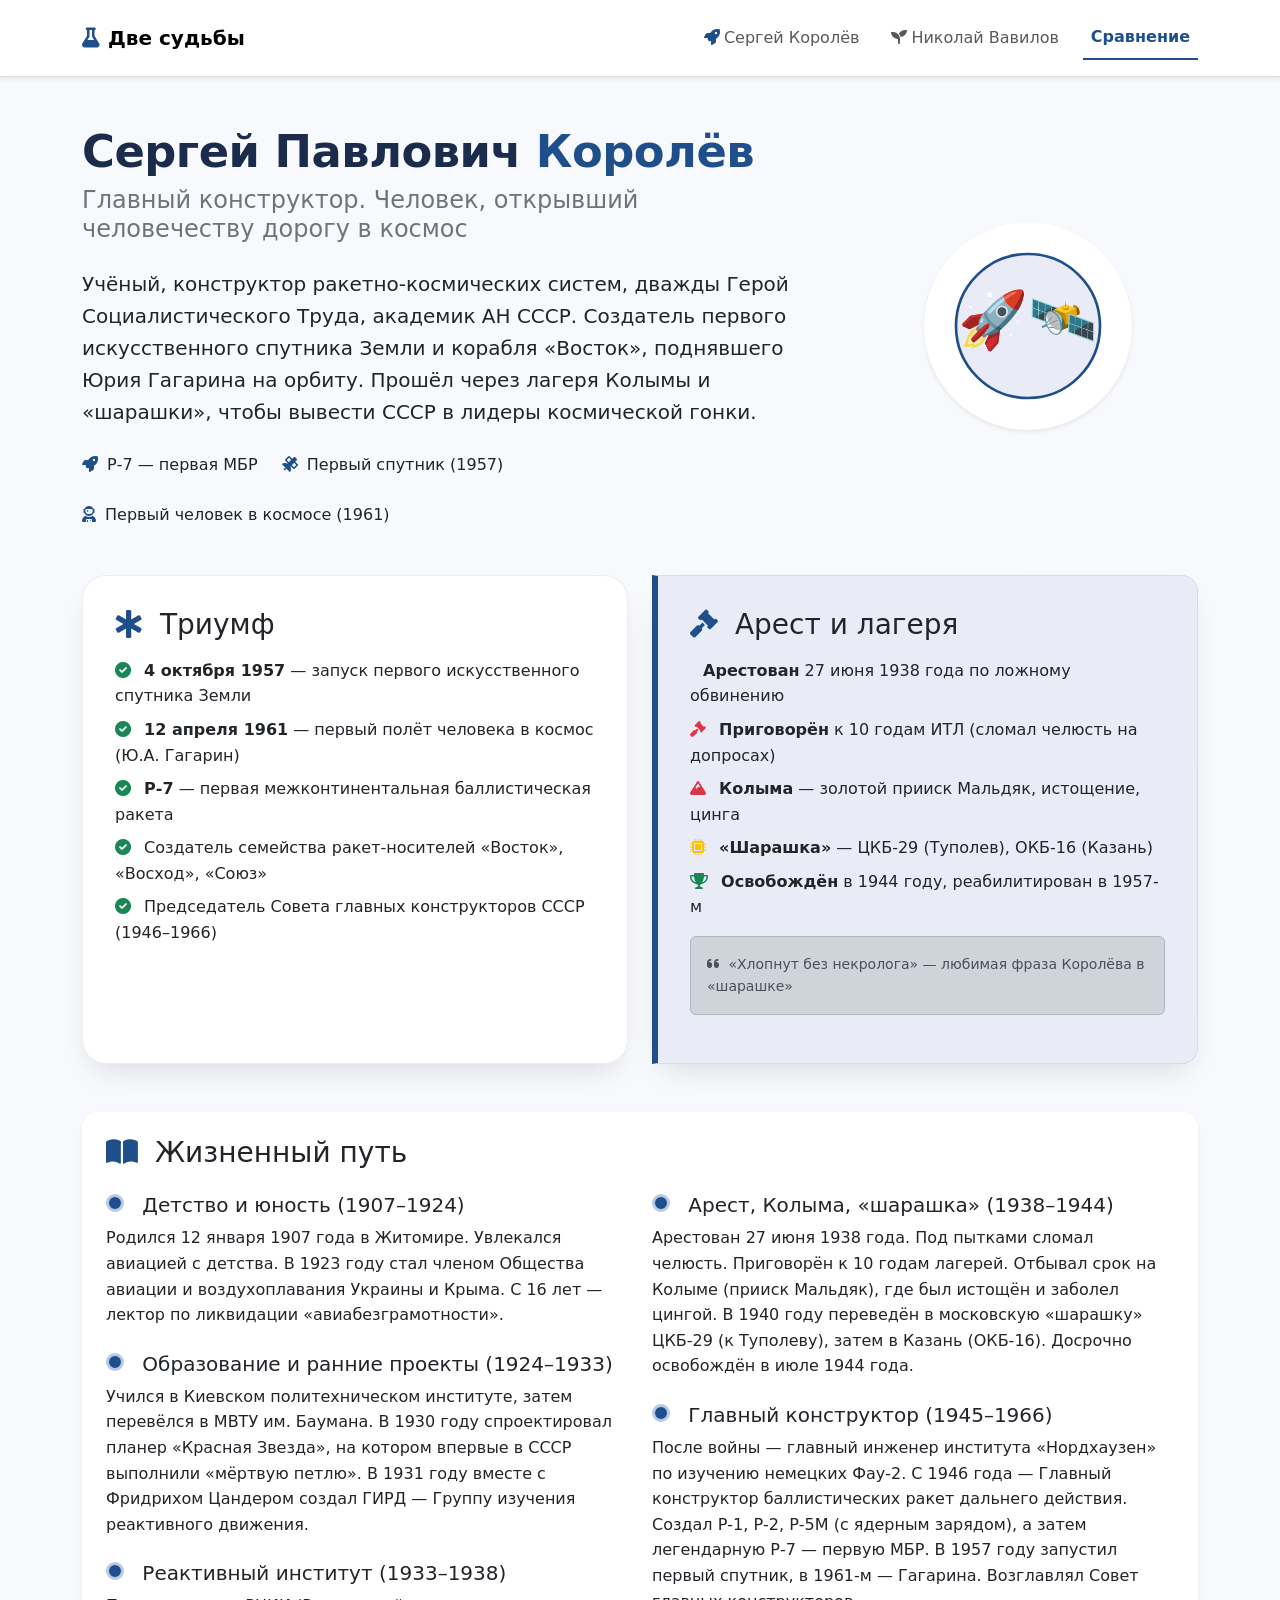
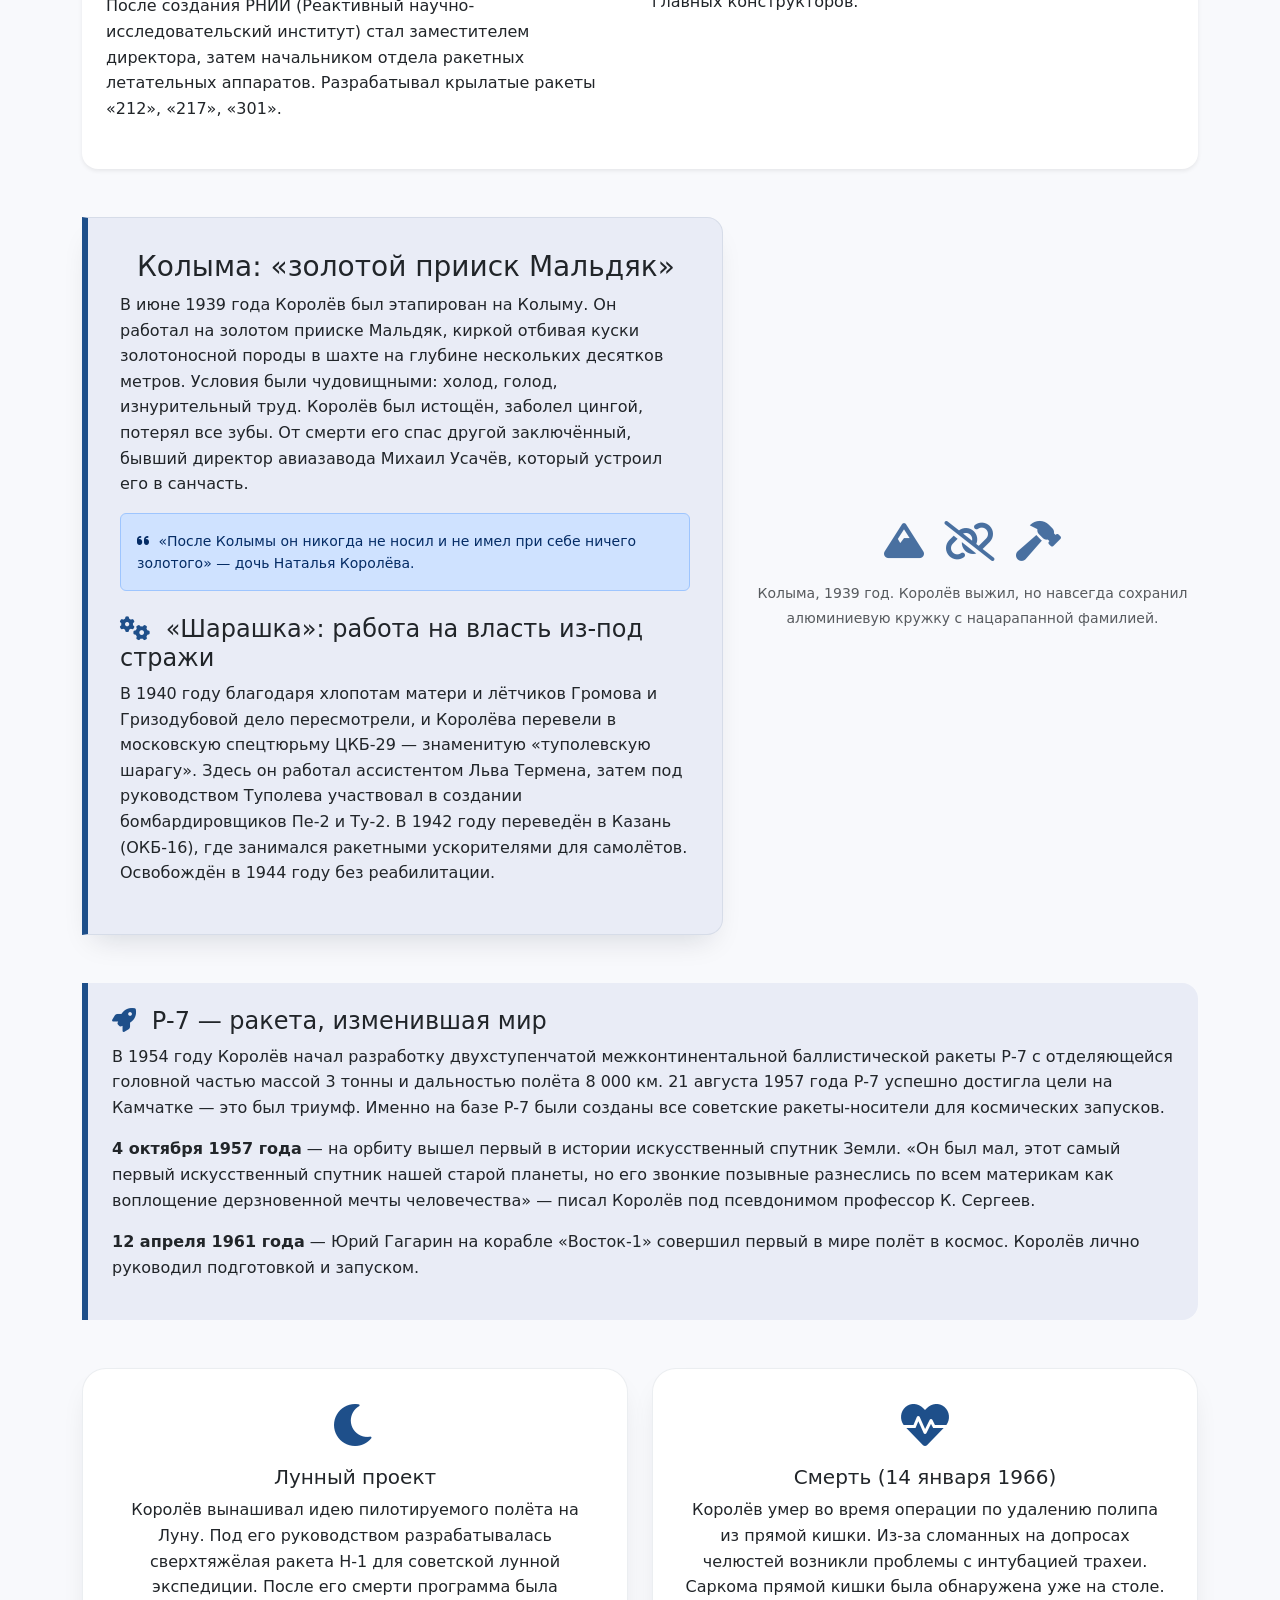
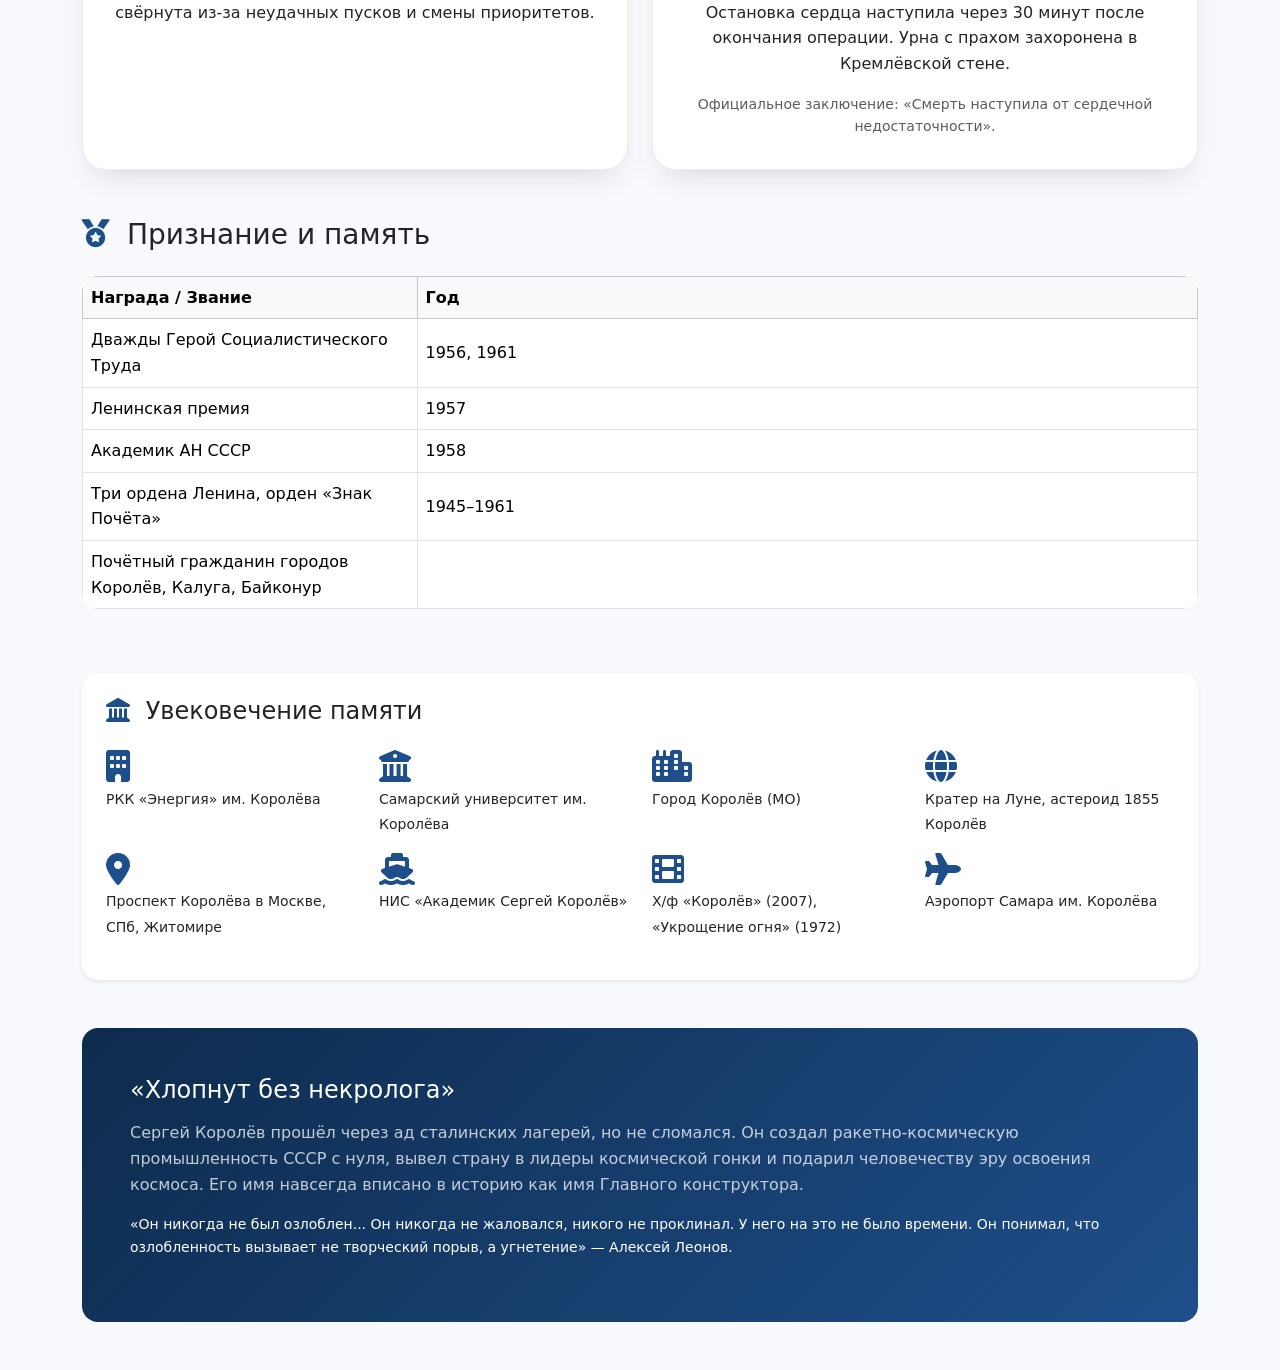
==== korolev.html @ 06c6189f "Add files via upload" ====
<!DOCTYPE html>
<html lang="ru">
<head>
    <meta charset="UTF-8">
    <meta name="viewport" content="width=device-width, initial-scale=1.0">
    <title> Две судьбы | Сергей Королёв </title>
    <link href="https://cdn.jsdelivr.net/npm/bootstrap@5.3.2/dist/css/bootstrap.min.css" rel="stylesheet">
    <link rel="stylesheet" href="https://cdnjs.cloudflare.com/ajax/libs/font-awesome/6.0.0-beta3/css/all.min.css">
    <style>
        body {
            background-color: #f8f9fc;
            font-family: 'Segoe UI', Roboto, system-ui, sans-serif;
            line-height: 1.6;
        }
        .korolev-color { color: #1e4f8a; }
        .korolev-bg-light { background-color: #e9ecf6; }
        .hero-title {
            font-weight: 700;
            font-size: 2.8rem;
            letter-spacing: -0.5px;
            color: #1a2b4c;
        }
        .section-card {
            background: white;
            border-radius: 1.5rem;
            padding: 2rem;
            box-shadow: 0 15px 30px -12px rgba(0,20,40,0.15);
            border: 1px solid rgba(0,40,80,0.08);
            height: 100%;
            transition: transform 0.2s;
        }
        .section-card:hover {
            transform: translateY(-4px);
        }
        .badge-science {
            background-color: #2b5f8a;
            color: white;
            font-weight: 500;
            padding: 6px 16px;
            border-radius: 40px;
        }
        .border-achievement {
            border-left: 6px solid #1e4f8a;
            background-color: #e9ecf6;
            border-radius: 0 1rem 1rem 0;
        }
        .border-tragedy {
            border-left: 6px solid #1e4f8a;
            background-color: #e9ecf6;
            border-radius: 0 1rem 1rem 0;
        }
        .timeline-dot-blue {
            width: 18px;
            height: 18px;
            background-color: #1e4f8a;
            border-radius: 50%;
            display: inline-block;
            margin-right: 12px;
            border: 3px solid #b6c9e6;
        }
        .prison-quote {
            background: #1a2b4c;
            color: #e0e0e0;
            border-radius: 1rem;
            padding: 1.8rem;
            font-style: italic;
        }
        .btn-outline-korolev {
            border: 2px solid #1e4f8a;
            color: #1e4f8a;
            border-radius: 40px;
            padding: 8px 24px;
            font-weight: 600;
            transition: all 0.2s;
        }
        .btn-outline-korolev:hover {
            background-color: #1e4f8a;
            color: white;
        }
        .nav-link.active {
            font-weight: 600;
            border-bottom: 2px solid #1e4f8a;
            color: #1e4f8a !important;
        }
        footer a {
            color: #6c757d;
            text-decoration: none;
        }
        footer a:hover { color: #1e4f8a; }
        .achievement-icon {
            font-size: 2.5rem;
            color: #1e4f8a;
            opacity: 0.8;
        }
    </style>
</head>
<body>

    <!-- навигация -->
    <nav class="navbar navbar-expand-lg bg-white py-3 border-bottom shadow-sm">
        <div class="container">
            <a class="navbar-brand fw-bold" href="index.html">
                <i class="fas fa-flask me-2" style="color:#1e4f8a;"></i>Две судьбы
            </a>
            <button class="navbar-toggler" type="button" data-bs-toggle="collapse" data-bs-target="#navbarNav">
                <span class="navbar-toggler-icon"></span>
            </button>
            <div class="collapse navbar-collapse" id="navbarNav">
            <ul class="navbar-nav ms-auto align-items-center gap-3">
                <li class="nav-item"><a class="nav-link" href="korolev.html"><i class="fas fa-rocket korolev-color me-1"></i>Сергей Королёв</a></li>
                <li class="nav-item"><a class="nav-link" href="vavilov.html"><i class="fas fa-seedling vavilov-color me-1"></i>Николай Вавилов</a></li>
                <li class="nav-item"><a class="nav-link active" href="index.html">Сравнение</a></li>
            </ul>
        </div>
        </div>
    </nav>


    <div class="container mt-5">
        <div class="row align-items-center g-5">
            <div class="col-lg-8">
                <h1 class="hero-title">Сергей Павлович <span class="korolev-color">Королёв</span></h1>
                <h4 class="text-secondary fw-light">Главный конструктор. Человек, открывший человечеству дорогу в космос</h4>
                <p class="lead mt-4">Учёный, конструктор ракетно-космических систем, дважды Герой Социалистического Труда, академик АН СССР. Создатель первого искусственного спутника Земли и корабля «Восток», поднявшего Юрия Гагарина на орбиту. Прошёл через лагеря Колымы и «шарашки», чтобы вывести СССР в лидеры космической гонки.</p>
                <div class="mt-4 d-flex flex-wrap gap-4">
                    <span><i class="fas fa-rocket korolev-color me-1"></i> Р-7 — первая МБР</span>
                    <span><i class="fas fa-satellite korolev-color me-1"></i> Первый спутник (1957)</span>
                    <span><i class="fas fa-user-astronaut korolev-color me-1"></i> Первый человек в космосе (1961)</span>
                </div>
            </div>
            <div class="col-lg-4 text-center">
                <div class="bg-white rounded-circle p-4 shadow-sm d-inline-block">
                    <img src="data:image/svg+xml,%3Csvg xmlns='http://www.w3.org/2000/svg' viewBox='0 0 120 120'%3E%3Ccircle cx='60' cy='60' r='54' fill='%23e9ecf6' stroke='%231e4f8a' stroke-width='2'/%3E%3Ctext x='60' y='70' font-size='42' text-anchor='middle' fill='%231e4f8a' font-family='Arial'%3E🚀🛰️%3C/text%3E%3C/svg%3E" alt="Королёв" style="width:160px;">
                </div>
            </div>
        </div>
    </div>

    <!-- КЛЮЧЕВЫЕ ФАКТЫ  -->
    <div class="container my-5">
        <div class="row g-4">
            <div class="col-md-6">
                <div class="section-card">
                    <h3><i class="fas fa-star-of-life korolev-color me-2"></i> Триумф</h3>
                    <ul class="list-unstyled mt-3">
                        <li class="mb-2"><i class="fas fa-check-circle text-success me-2"></i> <strong>4 октября 1957</strong> — запуск первого искусственного спутника Земли</li>
                        <li class="mb-2"><i class="fas fa-check-circle text-success me-2"></i> <strong>12 апреля 1961</strong> — первый полёт человека в космос (Ю.А. Гагарин)</li>
                        <li class="mb-2"><i class="fas fa-check-circle text-success me-2"></i> <strong>Р-7</strong> — первая межконтинентальная баллистическая ракета</li>
                        <li class="mb-2"><i class="fas fa-check-circle text-success me-2"></i> Создатель семейства ракет-носителей «Восток», «Восход», «Союз»</li>
                        <li class="mb-2"><i class="fas fa-check-circle text-success me-2"></i> Председатель Совета главных конструкторов СССР (1946–1966)</li>
                    </ul>
                </div>
            </div>
            <div class="col-md-6">
                <div class="section-card border-tragedy">
                    <h3><i class="fas fa-gavel korolev-color me-2"></i> Арест и лагеря</h3>
                    <ul class="list-unstyled mt-3">
                        <li class="mb-2"><i class="fas fa-handcuffs text-danger me-2"></i> <strong>Арестован</strong> 27 июня 1938 года по ложному обвинению</li>
                        <li class="mb-2"><i class="fas fa-gavel text-danger me-2"></i> <strong>Приговорён</strong> к 10 годам ИТЛ (сломал челюсть на допросах)</li>
                        <li class="mb-2"><i class="fas fa-mountain text-danger me-2"></i> <strong>Колыма</strong> — золотой прииск Мальдяк, истощение, цинга</li>
                        <li class="mb-2"><i class="fas fa-microchip text-warning me-2"></i> <strong>«Шарашка»</strong> — ЦКБ-29 (Туполев), ОКБ-16 (Казань)</li>
                        <li class="mb-2"><i class="fas fa-trophy text-success me-2"></i> <strong>Освобождён</strong> в 1944 году, реабилитирован в 1957-м</li>
                    </ul>
                    <div class="alert alert-dark mt-3 small">
                        <i class="fas fa-quote-left me-1"></i> «Хлопнут без некролога» — любимая фраза Королёва в «шарашке»
                    </div>
                </div>
            </div>
        </div>
    </div>

    <!--  БИОГРАФИЯ  -->
    <div class="container my-5">
        <div class="bg-white rounded-4 p-4 shadow-sm">
            <h3 class="mb-4"><i class="fas fa-book-open korolev-color me-2"></i> Жизненный путь</h3>
            
            <div class="row g-4">
                <div class="col-md-6">
                    <div class="mb-4">
                        <h5><span class="timeline-dot-blue"></span> Детство и юность (1907–1924)</h5>
                        <p>Родился 12 января 1907 года в Житомире. Увлекался авиацией с детства. В 1923 году стал членом Общества авиации и воздухоплавания Украины и Крыма. С 16 лет — лектор по ликвидации «авиабезграмотности».</p>
                    </div>
                    <div class="mb-4">
                        <h5><span class="timeline-dot-blue"></span> Образование и ранние проекты (1924–1933)</h5>
                        <p>Учился в Киевском политехническом институте, затем перевёлся в МВТУ им. Баумана. В 1930 году спроектировал планер «Красная Звезда», на котором впервые в СССР выполнили «мёртвую петлю». В 1931 году вместе с Фридрихом Цандером создал ГИРД — Группу изучения реактивного движения.</p>
                    </div>
                    <div class="mb-4">
                        <h5><span class="timeline-dot-blue"></span> Реактивный институт (1933–1938)</h5>
                        <p>После создания РНИИ (Реактивный научно-исследовательский институт) стал заместителем директора, затем начальником отдела ракетных летательных аппаратов. Разрабатывал крылатые ракеты «212», «217», «301».</p>
                    </div>
                </div>
                <div class="col-md-6">
                    <div class="mb-4">
                        <h5><span class="timeline-dot-blue"></span> Арест, Колыма, «шарашка» (1938–1944)</h5>
                        <p>Арестован 27 июня 1938 года. Под пытками сломал челюсть. Приговорён к 10 годам лагерей. Отбывал срок на Колыме (прииск Мальдяк), где был истощён и заболел цингой. В 1940 году переведён в московскую «шарашку» ЦКБ-29 (к Туполеву), затем в Казань (ОКБ-16). Досрочно освобождён в июле 1944 года.</p>
                    </div>
                    <div class="mb-4">
                        <h5><span class="timeline-dot-blue"></span> Главный конструктор (1945–1966)</h5>
                        <p>После войны — главный инженер института «Нордхаузен» по изучению немецких Фау-2. С 1946 года — Главный конструктор баллистических ракет дальнего действия. Создал Р-1, Р-2, Р-5М (с ядерным зарядом), а затем легендарную Р-7 — первую МБР. В 1957 году запустил первый спутник, в 1961-м — Гагарина. Возглавлял Совет главных конструкторов.</p>
                    </div>
                </div>
            </div>
        </div>
    </div>

    <!--  КОЛЫМА И ШАРАШКА  -->
    <div class="container my-5">
        <div class="row g-4 align-items-center">
            <div class="col-md-7">
                <div class="section-card border-tragedy">
                    <h3><i class="fas fa-skull-crosswalk korolev-color me-2"></i> Колыма: «золотой прииск Мальдяк»</h3>
                    <p>В июне 1939 года Королёв был этапирован на Колыму. Он работал на золотом прииске Мальдяк, киркой отбивая куски золотоносной породы в шахте на глубине нескольких десятков метров. Условия были чудовищными: холод, голод, изнурительный труд. Королёв был истощён, заболел цингой, потерял все зубы. От смерти его спас другой заключённый, бывший директор авиазавода Михаил Усачёв, который устроил его в санчасть.</p>
                    <div class="alert alert-primary mt-3 small">
                        <i class="fas fa-quote-left me-1"></i> «После Колымы он никогда не носил и не имел при себе ничего золотого» — дочь Наталья Королёва.
                    </div>
                    <h4 class="mt-4"><i class="fas fa-cogs korolev-color me-2"></i> «Шарашка»: работа на власть из-под стражи</h4>
                    <p>В 1940 году благодаря хлопотам матери и лётчиков Громова и Гризодубовой дело пересмотрели, и Королёва перевели в московскую спецтюрьму ЦКБ-29 — знаменитую «туполевскую шарагу». Здесь он работал ассистентом Льва Термена, затем под руководством Туполева участвовал в создании бомбардировщиков Пе-2 и Ту-2. В 1942 году переведён в Казань (ОКБ-16), где занимался ракетными ускорителями для самолётов. Освобождён в 1944 году без реабилитации.</p>
                </div>
            </div>
            <div class="col-md-5 text-center">
                <i class="fas fa-mountain achievement-icon"></i>
                <i class="fas fa-chain-broken achievement-icon ms-3"></i>
                <i class="fas fa-hammer achievement-icon ms-3 mt-3 d-inline-block"></i>
                <p class="mt-3 text-muted"><small>Колыма, 1939 год. Королёв выжил, но навсегда сохранил алюминиевую кружку с нацарапанной фамилией.</small></p>
            </div>
        </div>
    </div>

    <!--  РАКЕТЫ И СПУТНИК  -->
    <div class="container my-5">
        <div class="border-achievement p-4">
            <h4><i class="fas fa-rocket korolev-color me-2"></i> Р-7 — ракета, изменившая мир</h4>
            <p>В 1954 году Королёв начал разработку двухступенчатой межконтинентальной баллистической ракеты Р-7 с отделяющейся головной частью массой 3 тонны и дальностью полёта 8 000 км. 21 августа 1957 года Р-7 успешно достигла цели на Камчатке — это был триумф. Именно на базе Р-7 были созданы все советские ракеты-носители для космических запусков.</p>
            <p class="mt-3"><strong>4 октября 1957 года</strong> — на орбиту вышел первый в истории искусственный спутник Земли. «Он был мал, этот самый первый искусственный спутник нашей старой планеты, но его звонкие позывные разнеслись по всем материкам как воплощение дерзновенной мечты человечества» — писал Королёв под псевдонимом профессор К. Сергеев.</p>
            <p class="mt-2"><strong>12 апреля 1961 года</strong> — Юрий Гагарин на корабле «Восток-1» совершил первый в мире полёт в космос. Королёв лично руководил подготовкой и запуском.</p>
        </div>
    </div>

    <!--  ЛУННЫЙ ПРОЕКТ И СМЕРТЬ  -->
    <div class="container my-5">
        <div class="row g-4">
            <div class="col-md-6">
                <div class="section-card text-center">
                    <i class="fas fa-moon fa-3x korolev-color mb-3"></i>
                    <h5>Лунный проект</h5>
                    <p>Королёв вынашивал идею пилотируемого полёта на Луну. Под его руководством разрабатывалась сверхтяжёлая ракета Н-1 для советской лунной экспедиции. После его смерти программа была свёрнута из-за неудачных пусков и смены приоритетов.</p>
                </div>
            </div>
            <div class="col-md-6">
                <div class="section-card text-center">
                    <i class="fas fa-heartbeat fa-3x korolev-color mb-3"></i>
                    <h5>Смерть (14 января 1966)</h5>
                    <p>Королёв умер во время операции по удалению полипа из прямой кишки. Из-за сломанных на допросах челюстей возникли проблемы с интубацией трахеи. Саркома прямой кишки была обнаружена уже на столе. Остановка сердца наступила через 30 минут после окончания операции. Урна с прахом захоронена в Кремлёвской стене.</p>
                    <div class="small text-muted mt-2">Официальное заключение: «Смерть наступила от сердечной недостаточности».</div>
                </div>
            </div>
        </div>
    </div>

    <!--  НАГРАДЫ И ПАМЯТЬ  -->
    <div class="container my-5">
        <h3 class="mb-4"><i class="fas fa-medal korolev-color me-2"></i> Признание и память</h3>
        <div class="table-responsive">
            <table class="table table-bordered align-middle bg-white rounded-4 overflow-hidden">
                <thead class="table-light">
                    <tr><th style="width: 30%">Награда / Звание</th><th style="width: 70%">Год</th></tr>
                </thead>
                <tbody>
                    <tr><td>Дважды Герой Социалистического Труда</td><td>1956, 1961</td></tr>
                    <tr><td>Ленинская премия</td><td>1957</td></tr>
                    <tr><td>Академик АН СССР</td><td>1958</td></tr>
                    <tr><td>Три ордена Ленина, орден «Знак Почёта»</td><td>1945–1961</td></tr>
                    <tr><td>Почётный гражданин городов Королёв, Калуга, Байконур</td><td></td></tr>
                </tbody>
            </table>
        </div>
    </div>

    <div class="container my-5">
        <div class="bg-white rounded-4 p-4 shadow-sm">
            <h4><i class="fas fa-landmark korolev-color me-2"></i> Увековечение памяти</h4>
            <div class="row mt-4">
                <div class="col-md-3 col-6 mb-3"><i class="fas fa-building fa-2x korolev-color"></i><br><small>РКК «Энергия» им. Королёва</small></div>
                <div class="col-md-3 col-6 mb-3"><i class="fas fa-university fa-2x korolev-color"></i><br><small>Самарский университет им. Королёва</small></div>
                <div class="col-md-3 col-6 mb-3"><i class="fas fa-city fa-2x korolev-color"></i><br><small>Город Королёв (МО)</small></div>
                <div class="col-md-3 col-6 mb-3"><i class="fas fa-globe fa-2x korolev-color"></i><br><small>Кратер на Луне, астероид 1855 Королёв</small></div>
                <div class="col-md-3 col-6 mb-3"><i class="fas fa-map-marker-alt fa-2x korolev-color"></i><br><small>Проспект Королёва в Москве, СПб, Житомире</small></div>
                <div class="col-md-3 col-6 mb-3"><i class="fas fa-ship fa-2x korolev-color"></i><br><small>НИС «Академик Сергей Королёв»</small></div>
                <div class="col-md-3 col-6 mb-3"><i class="fas fa-film fa-2x korolev-color"></i><br><small>Х/ф «Королёв» (2007), «Укрощение огня» (1972)</small></div>
                <div class="col-md-3 col-6 mb-3"><i class="fas fa-plane fa-2x korolev-color"></i><br><small>Аэропорт Самара им. Королёва</small></div>
            </div>
        </div>
    </div>

    <!--  ВЫВОД  -->
    <div class="container my-5">
        <div class="p-5 text-white rounded-4" style="background: linear-gradient(135deg, #0d2b4d 0%, #1e4f8a 100%);">
            <h4 class="fw-light">«Хлопнут без некролога»</h4>
            <p class="mt-3 opacity-75">Сергей Королёв прошёл через ад сталинских лагерей, но не сломался. Он создал ракетно-космическую промышленность СССР с нуля, вывел страну в лидеры космической гонки и подарил человечеству эру освоения космоса. Его имя навсегда вписано в историю как имя Главного конструктора.</p>
            <p class="mt-2 small">«Он никогда не был озлоблен... Он никогда не жаловался, никого не проклинал. У него на это не было времени. Он понимал, что озлобленность вызывает не творческий порыв, а угнетение» — Алексей Леонов.</p>
        </div>
    </div>



<script src="https://cdn.jsdelivr.net/npm/bootstrap@5.3.2/dist/js/bootstrap.bundle.min.js"></script>
</body>
</html>
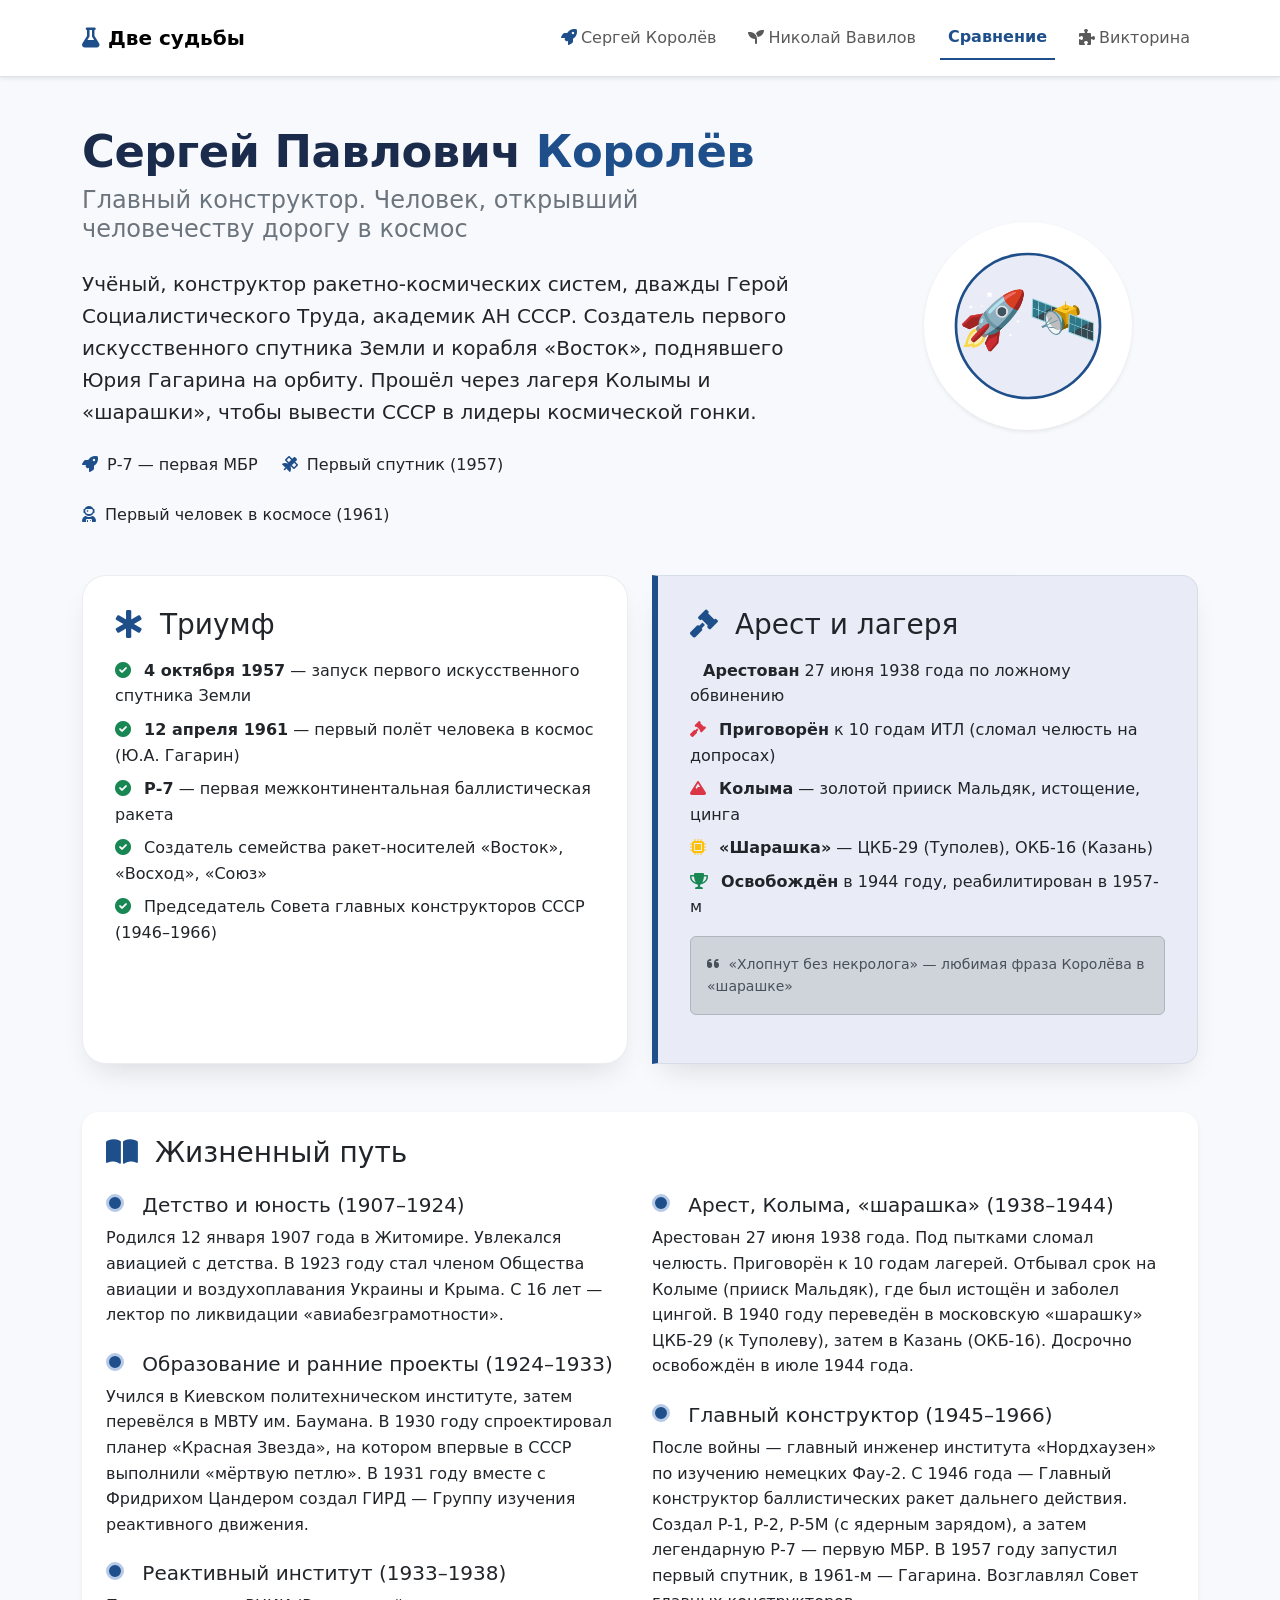
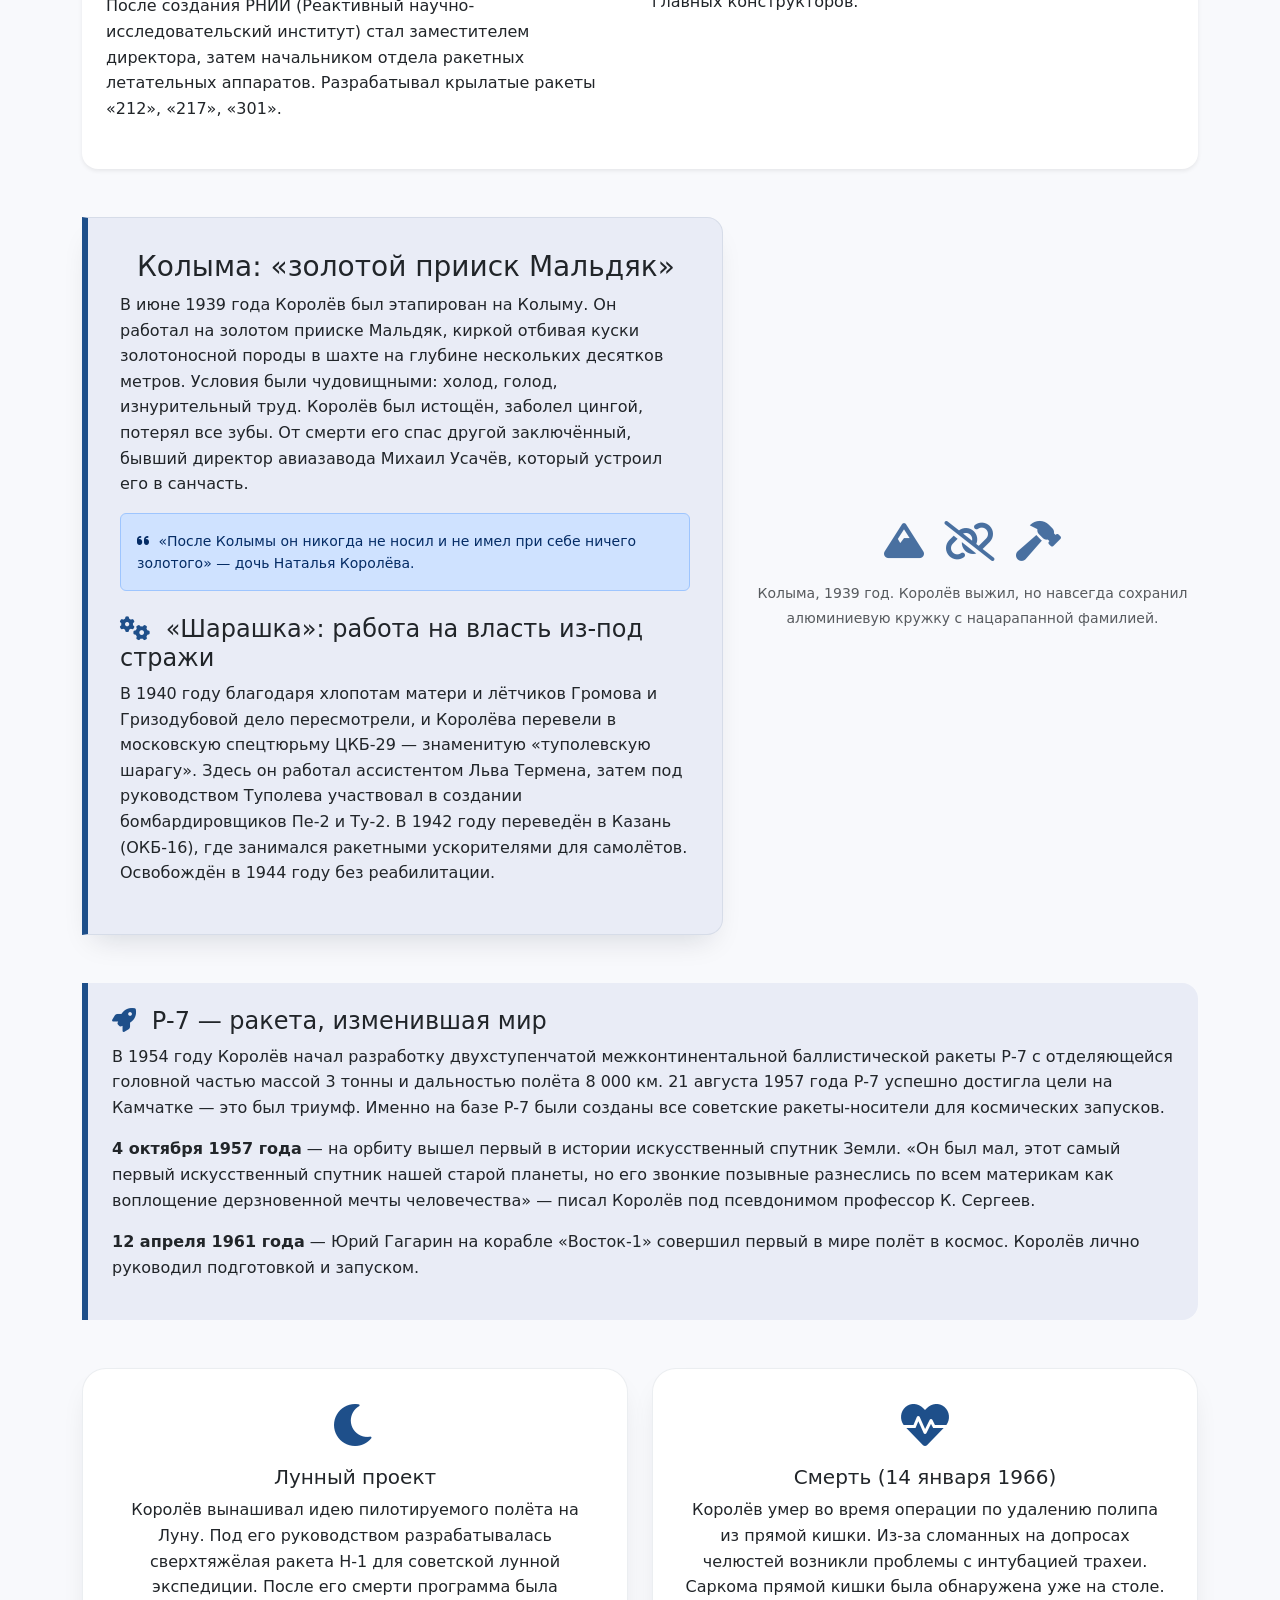
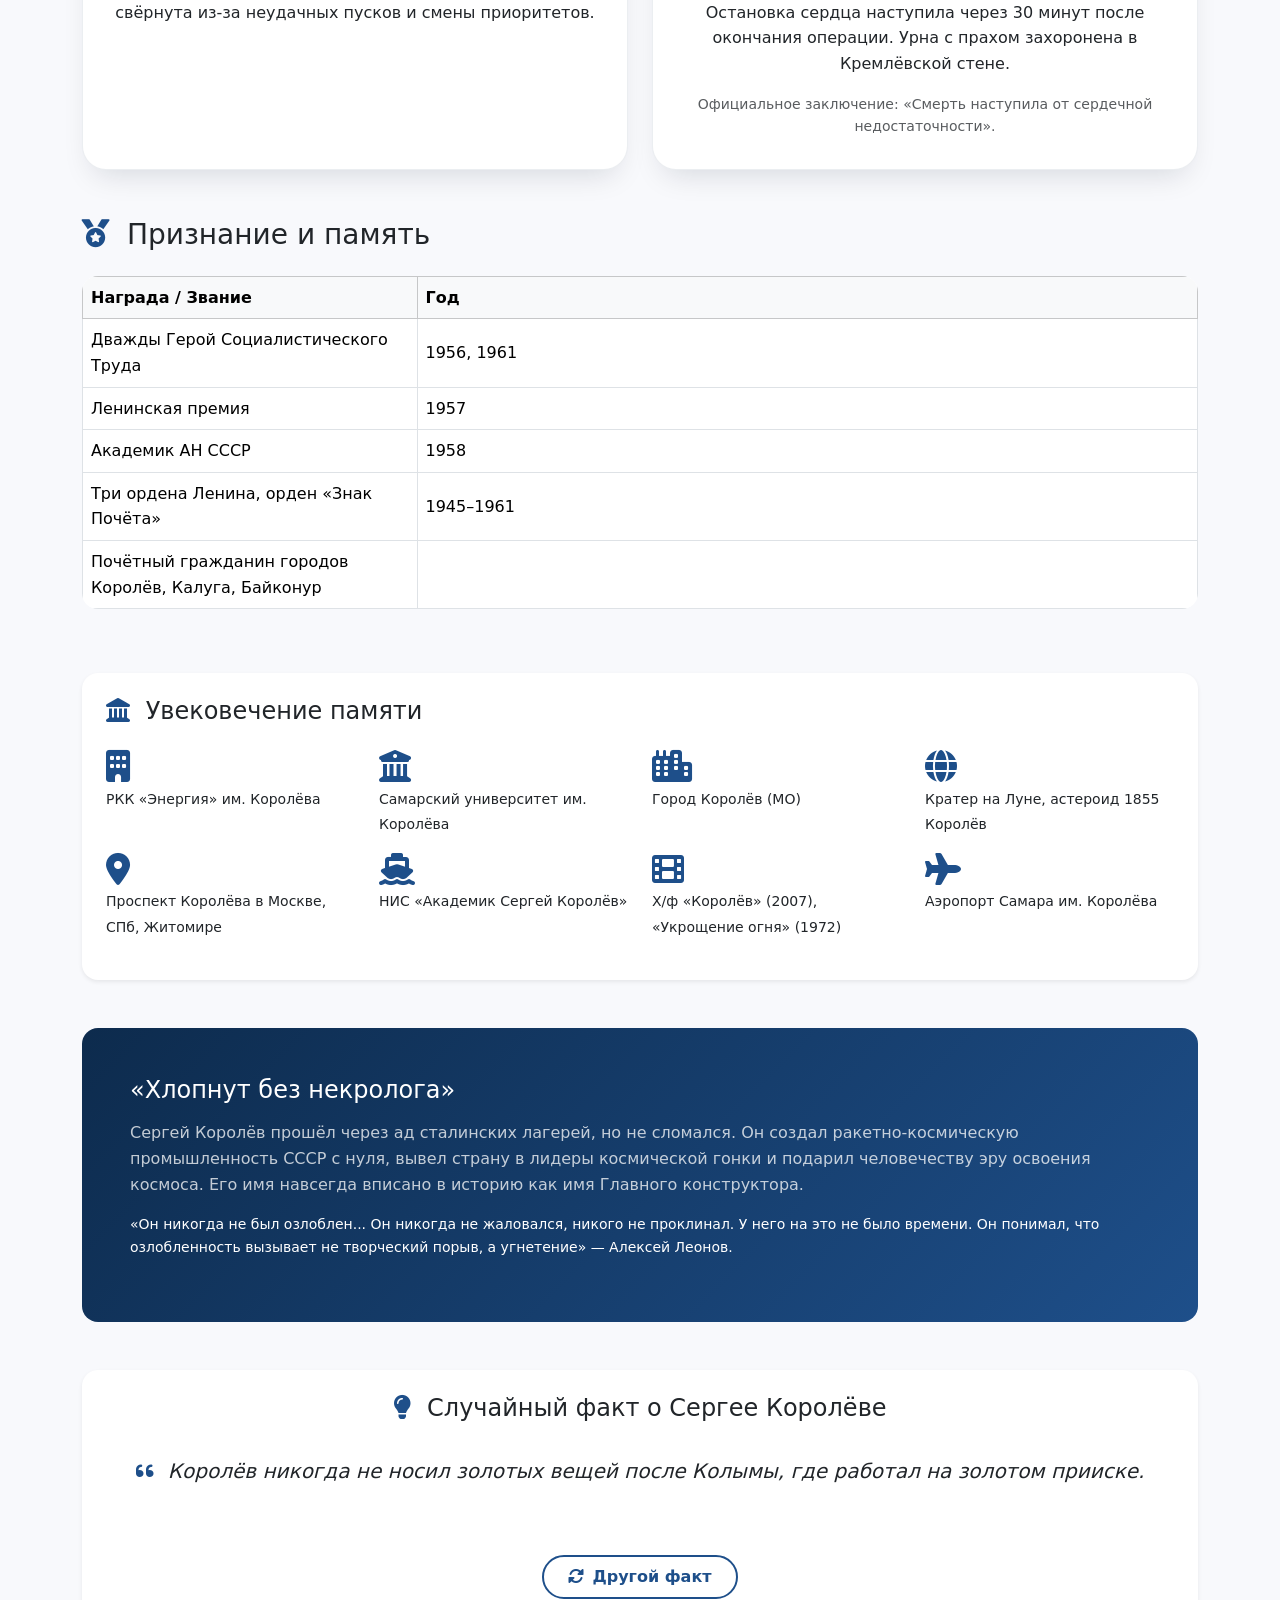
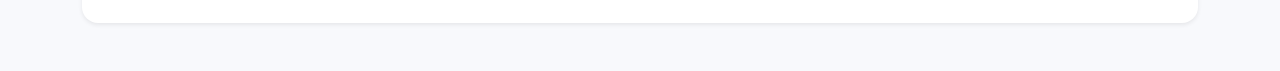
==== commit 55dca176: "Add files via upload" ====
--- a/korolev.html
+++ b/korolev.html
@@ -110,6 +110,7 @@
                 <li class="nav-item"><a class="nav-link" href="korolev.html"><i class="fas fa-rocket korolev-color me-1"></i>Сергей Королёв</a></li>
                 <li class="nav-item"><a class="nav-link" href="vavilov.html"><i class="fas fa-seedling vavilov-color me-1"></i>Николай Вавилов</a></li>
                 <li class="nav-item"><a class="nav-link active" href="index.html">Сравнение</a></li>
+                <li class="nav-item"><a class="nav-link" href="quiz.html"><i class="fas fa-puzzle-piece me-1"></i>Викторина</a></li>
             </ul>
         </div>
         </div>
@@ -301,7 +302,39 @@
         </div>
     </div>
 
-
+<!-- БЛОК СЛУЧАЙНОГО ФАКТА О КОРОЛЁВЕ -->
+<div class="container my-5">
+    <div class="bg-white rounded-4 p-4 shadow-sm text-center">
+        <h4 class="mb-3"><i class="fas fa-lightbulb korolev-color me-2"></i> Случайный факт о Сергее Королёве</h4>
+        <div id="randomFactKorolev" class="lead fst-italic p-3" style="min-height: 100px;">
+            Нажмите на кнопку, чтобы узнать интересный факт.
+        </div>
+        <button id="newFactKorolev" class="btn btn-outline-korolev mt-3"><i class="fas fa-sync-alt me-2"></i>Другой факт</button>
+    </div>
+</div>
+
+<script>
+    (function() {
+        const facts = [
+            "В «шарашке» Королёв работал вместе с Андреем Туполевым и участвовал в создании бомбардировщика Ту-2.",
+            "Из-за пыток на допросах у Королёва была сломана челюсть, что впоследствии привело к его гибели на операционном столе.",
+            "Королёв никогда не носил золотых вещей после Колымы, где работал на золотом прииске.",
+            "Именно Королёв настоял, чтобы спутник был сферическим — для максимального объёма при минимальной массе.",
+            "Королёв лично встречал Гагарина после приземления и первым пожал ему руку.",
+            "В 1930 году Королёв спроектировал планёр «Красная Звезда», на котором впервые в СССР выполнили «мёртвую петлю».",
+            "Королёв всю жизнь скрывал, что был заключённым: его имя не указывали в открытых публикациях, подписывался псевдонимом «Профессор К. Сергеев»."
+        ];
+        const factDiv = document.getElementById('randomFactKorolev');
+        const btn = document.getElementById('newFactKorolev');
+
+        function showRandomFact() {
+            const randomIndex = Math.floor(Math.random() * facts.length);
+            factDiv.innerHTML = `<i class="fas fa-quote-left me-2 korolev-color"></i> ${facts[randomIndex]}`;
+        }
+        if (btn) btn.addEventListener('click', showRandomFact);
+        showRandomFact(); // сразу покажем при загрузке
+    })();
+</script>
 
 <script src="https://cdn.jsdelivr.net/npm/bootstrap@5.3.2/dist/js/bootstrap.bundle.min.js"></script>
 </body>
